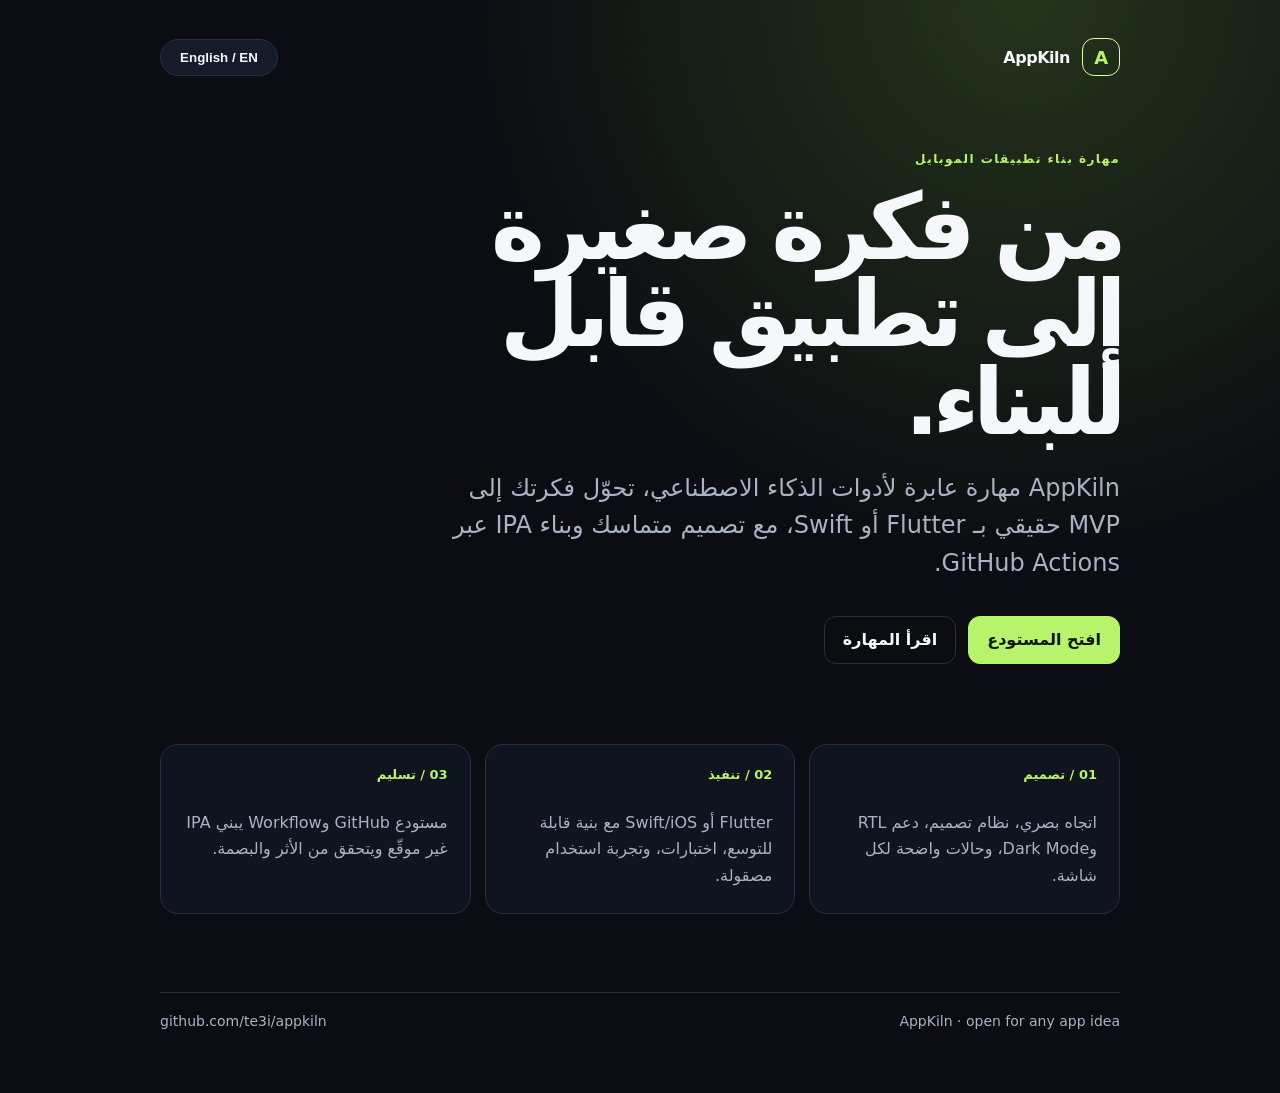
==== docs/index.html @ e6245662 "Rename skill to AppKiln and add bilingual landing page" ====
<!doctype html>
<html lang="ar" dir="rtl">
<head>
  <meta charset="utf-8">
  <meta name="viewport" content="width=device-width, initial-scale=1">
  <title>AppKiln — Mobile Build Skill</title>
  <meta name="description" content="AppKiln يحول فكرة التطبيق إلى MVP حقيقي مع IPA عبر GitHub Actions.">
  <style>
    :root { color-scheme: dark; --bg:#0b0d12; --panel:#121722; --line:#263044; --text:#f6f7fb; --muted:#aab3c5; --accent:#b7f36b; --accent-ink:#11170c; }
    * { box-sizing:border-box; }
    body { margin:0; min-height:100vh; font-family: Inter, ui-sans-serif, system-ui, -apple-system, BlinkMacSystemFont, "Segoe UI", sans-serif; color:var(--text); background: radial-gradient(circle at 80% 0%, #25331c 0, transparent 38%), var(--bg); }
    main { width:min(960px, calc(100% - 32px)); margin:auto; padding:28px 0 64px; }
    header { display:flex; justify-content:space-between; align-items:center; gap:20px; padding:10px 0 76px; }
    .brand { display:flex; align-items:center; gap:12px; font-weight:800; letter-spacing:-.03em; }
    .mark { display:grid; place-items:center; width:38px; height:38px; border:1px solid #d8ffa2; border-radius:12px; color:var(--accent); font-size:18px; }
    .lang { border:1px solid var(--line); background:#151b28; color:var(--text); border-radius:999px; padding:10px 15px; cursor:pointer; font-weight:700; min-width:118px; }
    .lang:hover, .lang:focus-visible { border-color:var(--accent); outline:3px solid #b7f36b33; }
    .eyebrow { color:var(--accent); font-weight:800; letter-spacing:.12em; text-transform:uppercase; font-size:12px; }
    h1 { font-size:clamp(48px, 10vw, 92px); line-height:.95; letter-spacing:-.075em; margin:18px 0 24px; max-width:760px; }
    .lead { color:var(--muted); font-size:clamp(18px, 2.5vw, 24px); line-height:1.55; max-width:680px; margin:0; }
    .actions { display:flex; flex-wrap:wrap; gap:12px; margin:34px 0 80px; }
    a { color:inherit; text-decoration:none; }
    .button { display:inline-flex; align-items:center; justify-content:center; min-height:48px; padding:0 18px; border-radius:12px; border:1px solid var(--line); font-weight:800; }
    .primary { background:var(--accent); color:var(--accent-ink); border-color:var(--accent); }
    .grid { display:grid; grid-template-columns:repeat(3,1fr); gap:14px; }
    .card { background:#111621cc; border:1px solid var(--line); border-radius:18px; padding:22px; min-height:170px; }
    .card b { display:block; color:var(--accent); font-size:13px; margin-bottom:28px; }
    .card p { color:var(--muted); line-height:1.65; margin:0; }
    footer { border-top:1px solid var(--line); margin-top:78px; padding-top:20px; color:var(--muted); font-size:14px; display:flex; justify-content:space-between; gap:15px; flex-wrap:wrap; }
    [hidden] { display:none !important; }
    @media (max-width:680px) { header { padding-bottom:54px; } .grid { grid-template-columns:1fr; } .card { min-height:auto; } h1 { font-size:58px; } }
  </style>
</head>
<body>
  <main>
    <header>
      <a class="brand" href="https://github.com/te3i/appkiln"><span class="mark">A</span><span>AppKiln</span></a>
      <button class="lang" id="languageToggle" type="button" aria-label="Switch to English">English / EN</button>
    </header>

    <section id="ar" lang="ar" dir="rtl">
      <div class="eyebrow">مهارة بناء تطبيقات الموبايل</div>
      <h1>من فكرة صغيرة إلى تطبيق قابل للبناء.</h1>
      <p class="lead">AppKiln مهارة عابرة لأدوات الذكاء الاصطناعي، تحوّل فكرتك إلى MVP حقيقي بـ Flutter أو Swift، مع تصميم متماسك وبناء IPA عبر GitHub Actions.</p>
      <div class="actions"><a class="button primary" href="https://github.com/te3i/appkiln">افتح المستودع</a><a class="button" href="https://github.com/te3i/appkiln/blob/main/SKILL.md">اقرأ المهارة</a></div>
      <div class="grid"><article class="card"><b>01 / تصميم</b><p>اتجاه بصري، نظام تصميم، دعم RTL وDark Mode، وحالات واضحة لكل شاشة.</p></article><article class="card"><b>02 / تنفيذ</b><p>Flutter أو Swift/iOS مع بنية قابلة للتوسع، اختبارات، وتجربة استخدام مصقولة.</p></article><article class="card"><b>03 / تسليم</b><p>مستودع GitHub وWorkflow يبني IPA غير موقّع ويتحقق من الأثر والبصمة.</p></article></div>
    </section>

    <section id="en" lang="en" dir="ltr" hidden>
      <div class="eyebrow">Mobile app building skill</div>
      <h1>From a small idea to a buildable app.</h1>
      <p class="lead">AppKiln is a cross-AI skill that turns your idea into a real Flutter or Swift MVP, with a coherent design system and an IPA build through GitHub Actions.</p>
      <div class="actions"><a class="button primary" href="https://github.com/te3i/appkiln">Open repository</a><a class="button" href="https://github.com/te3i/appkiln/blob/main/SKILL.md">Read the skill</a></div>
      <div class="grid"><article class="card"><b>01 / Design</b><p>Visual direction, design system, RTL and dark mode support, and clear screen states.</p></article><article class="card"><b>02 / Build</b><p>Flutter or Swift/iOS with an extensible structure, checks, and a polished user experience.</p></article><article class="card"><b>03 / Deliver</b><p>GitHub repository and workflow that builds an unsigned IPA and verifies its artifact and checksum.</p></article></div>
    </section>

    <footer><span>AppKiln · open for any app idea</span><a href="https://github.com/te3i/appkiln">github.com/te3i/appkiln</a></footer>
  </main>
  <script>
    const button = document.getElementById('languageToggle');
    const ar = document.getElementById('ar');
    const en = document.getElementById('en');
    button.addEventListener('click', () => {
      const isArabic = !ar.hidden;
      ar.hidden = isArabic;
      en.hidden = !isArabic;
      document.documentElement.lang = isArabic ? 'en' : 'ar';
      document.documentElement.dir = isArabic ? 'ltr' : 'rtl';
      button.textContent = isArabic ? 'العربية / AR' : 'English / EN';
      button.setAttribute('aria-label', isArabic ? 'التبديل إلى العربية' : 'Switch to English');
    });
  </script>
</body>
</html>
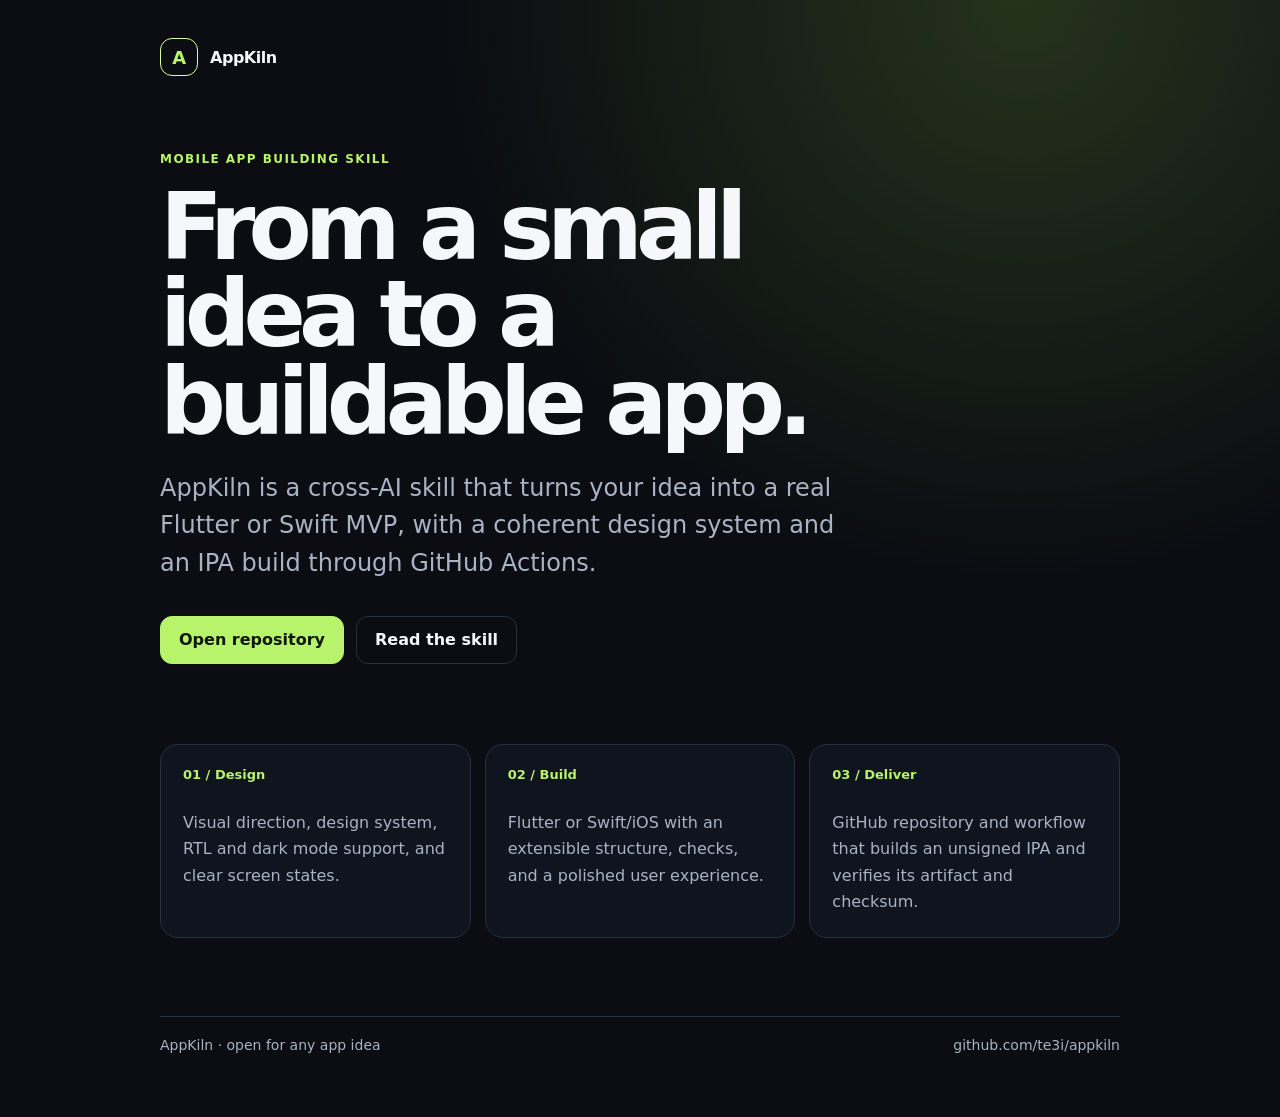
==== commit 2bb2e32d: "Convert AppKiln content to English" ====
--- a/docs/index.html
+++ b/docs/index.html
@@ -1,10 +1,10 @@
 <!doctype html>
-<html lang="ar" dir="rtl">
+<html lang="en" dir="ltr">
 <head>
   <meta charset="utf-8">
   <meta name="viewport" content="width=device-width, initial-scale=1">
   <title>AppKiln — Mobile Build Skill</title>
-  <meta name="description" content="AppKiln يحول فكرة التطبيق إلى MVP حقيقي مع IPA عبر GitHub Actions.">
+  <meta name="description" content="AppKiln turns an app idea into a real Flutter or Swift MVP with an IPA build through GitHub Actions.">
   <style>
     :root { color-scheme: dark; --bg:#0b0d12; --panel:#121722; --line:#263044; --text:#f6f7fb; --muted:#aab3c5; --accent:#b7f36b; --accent-ink:#11170c; }
     * { box-sizing:border-box; }
@@ -13,21 +13,19 @@
     header { display:flex; justify-content:space-between; align-items:center; gap:20px; padding:10px 0 76px; }
     .brand { display:flex; align-items:center; gap:12px; font-weight:800; letter-spacing:-.03em; }
     .mark { display:grid; place-items:center; width:38px; height:38px; border:1px solid #d8ffa2; border-radius:12px; color:var(--accent); font-size:18px; }
-    .lang { border:1px solid var(--line); background:#151b28; color:var(--text); border-radius:999px; padding:10px 15px; cursor:pointer; font-weight:700; min-width:118px; }
-    .lang:hover, .lang:focus-visible { border-color:var(--accent); outline:3px solid #b7f36b33; }
     .eyebrow { color:var(--accent); font-weight:800; letter-spacing:.12em; text-transform:uppercase; font-size:12px; }
     h1 { font-size:clamp(48px, 10vw, 92px); line-height:.95; letter-spacing:-.075em; margin:18px 0 24px; max-width:760px; }
     .lead { color:var(--muted); font-size:clamp(18px, 2.5vw, 24px); line-height:1.55; max-width:680px; margin:0; }
     .actions { display:flex; flex-wrap:wrap; gap:12px; margin:34px 0 80px; }
     a { color:inherit; text-decoration:none; }
     .button { display:inline-flex; align-items:center; justify-content:center; min-height:48px; padding:0 18px; border-radius:12px; border:1px solid var(--line); font-weight:800; }
+    .button:hover, .button:focus-visible { border-color:var(--accent); outline:3px solid #b7f36b33; }
     .primary { background:var(--accent); color:var(--accent-ink); border-color:var(--accent); }
     .grid { display:grid; grid-template-columns:repeat(3,1fr); gap:14px; }
     .card { background:#111621cc; border:1px solid var(--line); border-radius:18px; padding:22px; min-height:170px; }
     .card b { display:block; color:var(--accent); font-size:13px; margin-bottom:28px; }
     .card p { color:var(--muted); line-height:1.65; margin:0; }
     footer { border-top:1px solid var(--line); margin-top:78px; padding-top:20px; color:var(--muted); font-size:14px; display:flex; justify-content:space-between; gap:15px; flex-wrap:wrap; }
-    [hidden] { display:none !important; }
     @media (max-width:680px) { header { padding-bottom:54px; } .grid { grid-template-columns:1fr; } .card { min-height:auto; } h1 { font-size:58px; } }
   </style>
 </head>
@@ -35,40 +33,15 @@
   <main>
     <header>
       <a class="brand" href="https://github.com/te3i/appkiln"><span class="mark">A</span><span>AppKiln</span></a>
-      <button class="lang" id="languageToggle" type="button" aria-label="Switch to English">English / EN</button>
     </header>
-
-    <section id="ar" lang="ar" dir="rtl">
-      <div class="eyebrow">مهارة بناء تطبيقات الموبايل</div>
-      <h1>من فكرة صغيرة إلى تطبيق قابل للبناء.</h1>
-      <p class="lead">AppKiln مهارة عابرة لأدوات الذكاء الاصطناعي، تحوّل فكرتك إلى MVP حقيقي بـ Flutter أو Swift، مع تصميم متماسك وبناء IPA عبر GitHub Actions.</p>
-      <div class="actions"><a class="button primary" href="https://github.com/te3i/appkiln">افتح المستودع</a><a class="button" href="https://github.com/te3i/appkiln/blob/main/SKILL.md">اقرأ المهارة</a></div>
-      <div class="grid"><article class="card"><b>01 / تصميم</b><p>اتجاه بصري، نظام تصميم، دعم RTL وDark Mode، وحالات واضحة لكل شاشة.</p></article><article class="card"><b>02 / تنفيذ</b><p>Flutter أو Swift/iOS مع بنية قابلة للتوسع، اختبارات، وتجربة استخدام مصقولة.</p></article><article class="card"><b>03 / تسليم</b><p>مستودع GitHub وWorkflow يبني IPA غير موقّع ويتحقق من الأثر والبصمة.</p></article></div>
-    </section>
-
-    <section id="en" lang="en" dir="ltr" hidden>
+    <section lang="en">
       <div class="eyebrow">Mobile app building skill</div>
       <h1>From a small idea to a buildable app.</h1>
       <p class="lead">AppKiln is a cross-AI skill that turns your idea into a real Flutter or Swift MVP, with a coherent design system and an IPA build through GitHub Actions.</p>
       <div class="actions"><a class="button primary" href="https://github.com/te3i/appkiln">Open repository</a><a class="button" href="https://github.com/te3i/appkiln/blob/main/SKILL.md">Read the skill</a></div>
       <div class="grid"><article class="card"><b>01 / Design</b><p>Visual direction, design system, RTL and dark mode support, and clear screen states.</p></article><article class="card"><b>02 / Build</b><p>Flutter or Swift/iOS with an extensible structure, checks, and a polished user experience.</p></article><article class="card"><b>03 / Deliver</b><p>GitHub repository and workflow that builds an unsigned IPA and verifies its artifact and checksum.</p></article></div>
     </section>
-
     <footer><span>AppKiln · open for any app idea</span><a href="https://github.com/te3i/appkiln">github.com/te3i/appkiln</a></footer>
   </main>
-  <script>
-    const button = document.getElementById('languageToggle');
-    const ar = document.getElementById('ar');
-    const en = document.getElementById('en');
-    button.addEventListener('click', () => {
-      const isArabic = !ar.hidden;
-      ar.hidden = isArabic;
-      en.hidden = !isArabic;
-      document.documentElement.lang = isArabic ? 'en' : 'ar';
-      document.documentElement.dir = isArabic ? 'ltr' : 'rtl';
-      button.textContent = isArabic ? 'العربية / AR' : 'English / EN';
-      button.setAttribute('aria-label', isArabic ? 'التبديل إلى العربية' : 'Switch to English');
-    });
-  </script>
 </body>
 </html>
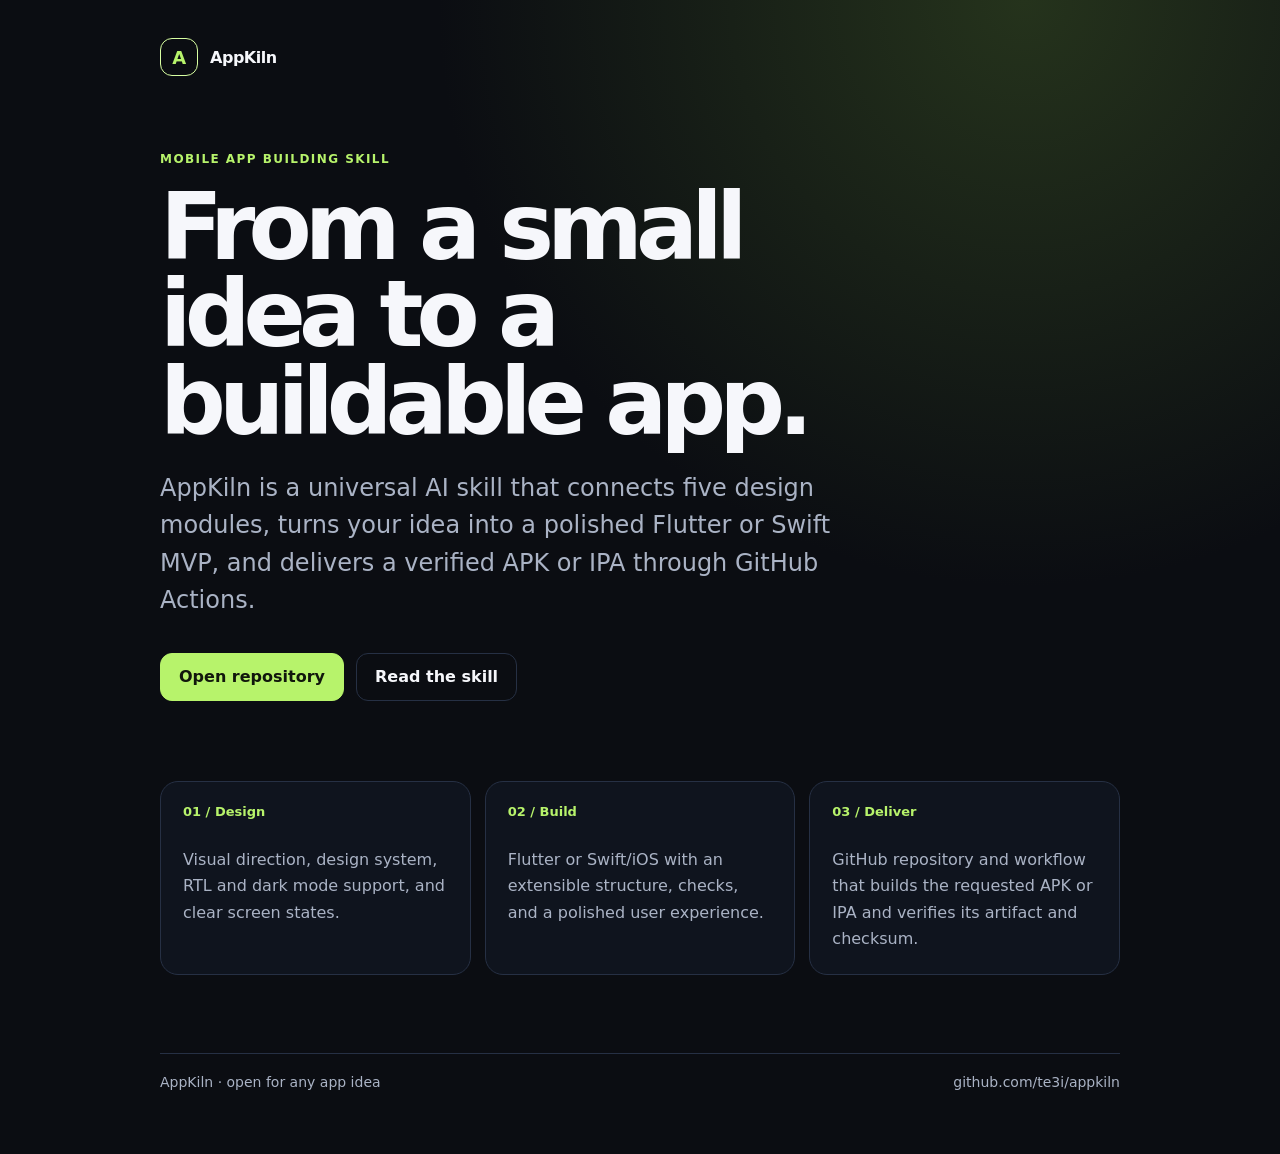
==== commit 1b8e44e6: "Make AppKiln a universal mobile delivery skill" ====
--- a/docs/index.html
+++ b/docs/index.html
@@ -4,7 +4,7 @@
   <meta charset="utf-8">
   <meta name="viewport" content="width=device-width, initial-scale=1">
   <title>AppKiln — Mobile Build Skill</title>
-  <meta name="description" content="AppKiln turns an app idea into a real Flutter or Swift MVP with an IPA build through GitHub Actions.">
+  <meta name="description" content="AppKiln turns an app idea into a polished Flutter or Swift MVP with a verified APK or IPA through GitHub Actions.">
   <style>
     :root { color-scheme: dark; --bg:#0b0d12; --panel:#121722; --line:#263044; --text:#f6f7fb; --muted:#aab3c5; --accent:#b7f36b; --accent-ink:#11170c; }
     * { box-sizing:border-box; }
@@ -37,9 +37,9 @@
     <section lang="en">
       <div class="eyebrow">Mobile app building skill</div>
       <h1>From a small idea to a buildable app.</h1>
-      <p class="lead">AppKiln is a cross-AI skill that turns your idea into a real Flutter or Swift MVP, with a coherent design system and an IPA build through GitHub Actions.</p>
+      <p class="lead">AppKiln is a universal AI skill that connects five design modules, turns your idea into a polished Flutter or Swift MVP, and delivers a verified APK or IPA through GitHub Actions.</p>
       <div class="actions"><a class="button primary" href="https://github.com/te3i/appkiln">Open repository</a><a class="button" href="https://github.com/te3i/appkiln/blob/main/SKILL.md">Read the skill</a></div>
-      <div class="grid"><article class="card"><b>01 / Design</b><p>Visual direction, design system, RTL and dark mode support, and clear screen states.</p></article><article class="card"><b>02 / Build</b><p>Flutter or Swift/iOS with an extensible structure, checks, and a polished user experience.</p></article><article class="card"><b>03 / Deliver</b><p>GitHub repository and workflow that builds an unsigned IPA and verifies its artifact and checksum.</p></article></div>
+      <div class="grid"><article class="card"><b>01 / Design</b><p>Visual direction, design system, RTL and dark mode support, and clear screen states.</p></article><article class="card"><b>02 / Build</b><p>Flutter or Swift/iOS with an extensible structure, checks, and a polished user experience.</p></article><article class="card"><b>03 / Deliver</b><p>GitHub repository and workflow that builds the requested APK or IPA and verifies its artifact and checksum.</p></article></div>
     </section>
     <footer><span>AppKiln · open for any app idea</span><a href="https://github.com/te3i/appkiln">github.com/te3i/appkiln</a></footer>
   </main>
